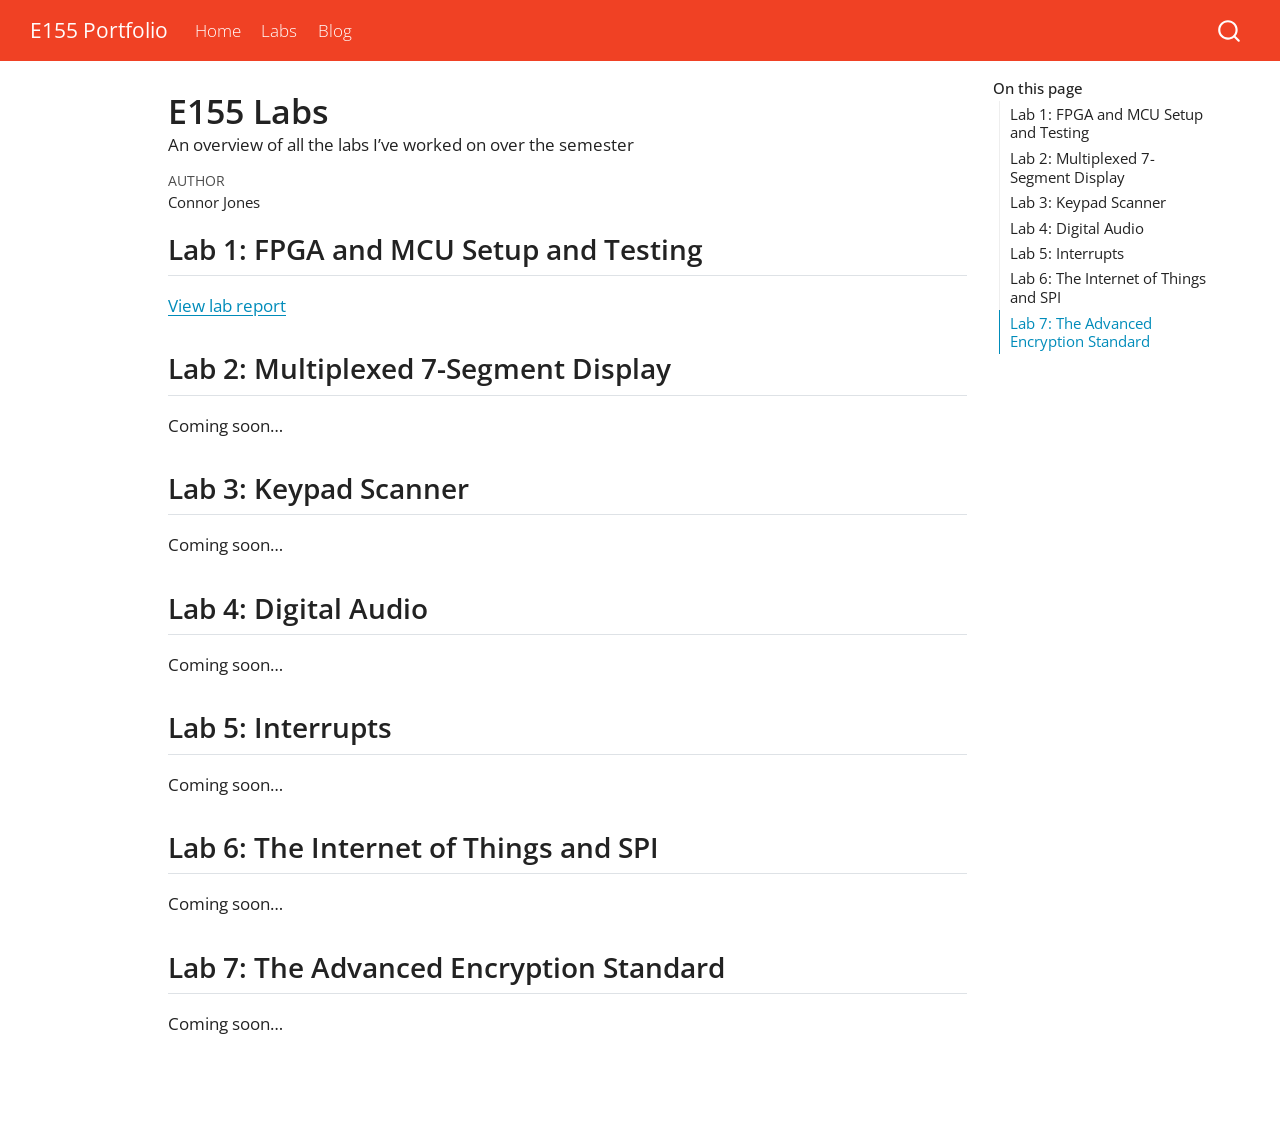
==== labs/index.html @ 6f69f048 "Built site for gh-pages" ====
<!DOCTYPE html>
<html xmlns="http://www.w3.org/1999/xhtml" lang="en" xml:lang="en"><head>

<meta charset="utf-8">
<meta name="generator" content="quarto-1.10.18">

<meta name="viewport" content="width=device-width, initial-scale=1.0, user-scalable=yes">

<meta name="author" content="Connor Jones">
<meta name="description" content="An overview of all the labs I’ve worked on over the semester">

<title>E155 Labs – E155 Portfolio</title>
<style>
/* Default styles provided by pandoc.
** See https://pandoc.org/MANUAL.html#variables-for-html for config info.
*/
span.smallcaps{font-variant: small-caps;}
div.columns{display: flex; gap: 1.5em;}
div.column{flex: auto;}
@media screen {
div.columns{gap: min(4vw, 1.5em);}
div.column{overflow-x: auto;}
}
div.hanging-indent{margin-left: 1.5em; text-indent: -1.5em;}
ul.task-list{list-style: none;}
ul.task-list li input[type="checkbox"] {
  width: 0.8em;
  margin: 0 0.8em 0.2em -1em; /* quarto-specific, see https://github.com/quarto-dev/quarto-cli/issues/4556 */ 
  vertical-align: middle;
}
</style>


<script src="../site_libs/quarto-nav/quarto-nav.js"></script>
<script src="../site_libs/quarto-nav/headroom.min.js"></script>
<script src="../site_libs/clipboard/clipboard.min.js"></script>
<script src="../site_libs/quarto-search/autocomplete.umd.js"></script>
<script src="../site_libs/quarto-search/fuse.min.js"></script>
<script src="../site_libs/quarto-search/quarto-search.js"></script>
<meta name="quarto:offset" content="../">
<script src="../site_libs/quarto-html/quarto.js" type="module"></script>
<script src="../site_libs/quarto-html/tabsets/tabsets.js" type="module"></script>
<script src="../site_libs/quarto-html/popper.min.js"></script>
<script src="../site_libs/quarto-html/tippy.umd.min.js"></script>
<script src="../site_libs/quarto-html/anchor.min.js"></script>
<link href="../site_libs/quarto-html/tippy.css" rel="stylesheet">
<link href="../site_libs/quarto-html/quarto-syntax-highlighting-64a204ab8560d761af7679ceaba22944.css" rel="stylesheet" id="quarto-text-highlighting-styles">
<script src="../site_libs/bootstrap/bootstrap.min.js"></script>
<link href="../site_libs/bootstrap/bootstrap-icons.css" rel="stylesheet">
<link href="../site_libs/bootstrap/bootstrap-2755563d35d8dc0c5ec07910cbce5107.min.css" rel="stylesheet" append-hash="true" id="quarto-bootstrap" data-mode="light">
<script id="quarto-search-options" type="application/json">{
  "location": "navbar",
  "copy-button": false,
  "collapse-after": 3,
  "panel-placement": "end",
  "type": "overlay",
  "limit": 50,
  "keyboard-shortcut": [
    "f",
    "/",
    "s"
  ],
  "show-item-context": false,
  "language": {
    "search-no-results-text": "No results",
    "search-matching-documents-text": "matching documents",
    "search-copy-link-title": "Copy link to search",
    "search-hide-matches-text": "Hide additional matches",
    "search-more-match-text": "more match in this document",
    "search-more-matches-text": "more matches in this document",
    "search-clear-button-title": "Clear",
    "search-text-placeholder": "",
    "search-detached-cancel-button-title": "Cancel",
    "search-submit-button-title": "Submit",
    "search-label": "Search"
  }
}</script>


<link rel="stylesheet" href="../styles.css">
</head>

<body class="nav-fixed quarto-light">

<div id="quarto-search-results"></div>
  <header id="quarto-header" class="headroom fixed-top">
    <nav class="navbar navbar-expand-lg " data-bs-theme="dark">
      <div class="navbar-container container-fluid">
      <div class="navbar-brand-container mx-auto">
    <a class="navbar-brand" href="../index.html">
    <span class="navbar-title">E155 Portfolio</span>
    </a>
  </div>
            <div id="quarto-search" class="" title="Search"></div>
          <button class="navbar-toggler" type="button" data-bs-toggle="collapse" data-bs-target="#navbarCollapse" aria-controls="navbarCollapse" role="menu" aria-expanded="false" aria-label="Toggle navigation" onclick="if (window.quartoToggleHeadroom) { window.quartoToggleHeadroom(); }">
  <span class="navbar-toggler-icon"></span>
</button>
          <div class="collapse navbar-collapse" id="navbarCollapse">
            <ul class="navbar-nav navbar-nav-scroll me-auto">
  <li class="nav-item">
    <a class="nav-link" href="../index.html"> 
<span class="menu-text">Home</span></a>
  </li>  
  <li class="nav-item">
    <a class="nav-link" href="../labs"> 
<span class="menu-text">Labs</span></a>
  </li>  
  <li class="nav-item">
    <a class="nav-link" href="../blog.html"> 
<span class="menu-text">Blog</span></a>
  </li>  
</ul>
          </div> <!-- /navcollapse -->
            <div class="quarto-navbar-tools">
</div>
      </div> <!-- /container-fluid -->
    </nav>
</header>
<!-- content -->
<div id="quarto-content" class="quarto-container page-columns page-rows-contents page-layout-article page-navbar">
<!-- sidebar -->
<!-- margin-sidebar -->
    <div id="quarto-margin-sidebar" class="sidebar margin-sidebar">
        <nav id="TOC" role="doc-toc" class="toc-active">
    <h2 id="toc-title">On this page</h2>
   
  <ul>
  <li><a href="#lab-1-fpga-and-mcu-setup-and-testing" id="toc-lab-1-fpga-and-mcu-setup-and-testing" class="nav-link active" data-scroll-target="#lab-1-fpga-and-mcu-setup-and-testing">Lab 1: FPGA and MCU Setup and Testing</a></li>
  <li><a href="#lab-2-multiplexed-7-segment-display" id="toc-lab-2-multiplexed-7-segment-display" class="nav-link" data-scroll-target="#lab-2-multiplexed-7-segment-display">Lab 2: Multiplexed 7-Segment Display</a></li>
  <li><a href="#lab-3-keypad-scanner" id="toc-lab-3-keypad-scanner" class="nav-link" data-scroll-target="#lab-3-keypad-scanner">Lab 3: Keypad Scanner</a></li>
  <li><a href="#lab-4-digital-audio" id="toc-lab-4-digital-audio" class="nav-link" data-scroll-target="#lab-4-digital-audio">Lab 4: Digital Audio</a></li>
  <li><a href="#lab-5-interrupts" id="toc-lab-5-interrupts" class="nav-link" data-scroll-target="#lab-5-interrupts">Lab 5: Interrupts</a></li>
  <li><a href="#lab-6-the-internet-of-things-and-spi" id="toc-lab-6-the-internet-of-things-and-spi" class="nav-link" data-scroll-target="#lab-6-the-internet-of-things-and-spi">Lab 6: The Internet of Things and SPI</a></li>
  <li><a href="#lab-7-the-advanced-encryption-standard" id="toc-lab-7-the-advanced-encryption-standard" class="nav-link" data-scroll-target="#lab-7-the-advanced-encryption-standard">Lab 7: The Advanced Encryption Standard</a></li>
  </ul>
</nav>
    </div>
<!-- main -->
<main class="content" id="quarto-document-content">

<header id="title-block-header" class="quarto-title-block default">
<div class="quarto-title">
<h1 class="title">E155 Labs</h1>
</div>

<div>
  <div class="description">
    An overview of all the labs I’ve worked on over the semester
  </div>
</div>


<div class="quarto-title-meta">

    <div>
    <div class="quarto-title-meta-heading">Author</div>
    <div class="quarto-title-meta-contents">
             <p>Connor Jones </p>
          </div>
  </div>
    
  
    
  </div>
  


</header>


<section id="lab-1-fpga-and-mcu-setup-and-testing" class="level2">
<h2 class="anchored" data-anchor-id="lab-1-fpga-and-mcu-setup-and-testing">Lab 1: FPGA and MCU Setup and Testing</h2>
<p><a href="./lab-1/">View lab report</a></p>
</section>
<section id="lab-2-multiplexed-7-segment-display" class="level2">
<h2 class="anchored" data-anchor-id="lab-2-multiplexed-7-segment-display">Lab 2: Multiplexed 7-Segment Display</h2>
<p>Coming soon…</p>
</section>
<section id="lab-3-keypad-scanner" class="level2">
<h2 class="anchored" data-anchor-id="lab-3-keypad-scanner">Lab 3: Keypad Scanner</h2>
<p>Coming soon…</p>
</section>
<section id="lab-4-digital-audio" class="level2">
<h2 class="anchored" data-anchor-id="lab-4-digital-audio">Lab 4: Digital Audio</h2>
<p>Coming soon…</p>
</section>
<section id="lab-5-interrupts" class="level2">
<h2 class="anchored" data-anchor-id="lab-5-interrupts">Lab 5: Interrupts</h2>
<p>Coming soon…</p>
</section>
<section id="lab-6-the-internet-of-things-and-spi" class="level2">
<h2 class="anchored" data-anchor-id="lab-6-the-internet-of-things-and-spi">Lab 6: The Internet of Things and SPI</h2>
<p>Coming soon…</p>
</section>
<section id="lab-7-the-advanced-encryption-standard" class="level2">
<h2 class="anchored" data-anchor-id="lab-7-the-advanced-encryption-standard">Lab 7: The Advanced Encryption Standard</h2>
<p>Coming soon…</p>


</section>

</main> <!-- /main -->
<script id="quarto-html-after-body" type="application/javascript">
  window.document.addEventListener("DOMContentLoaded", function (event) {
    const icon = "";
    const anchorJS = new window.AnchorJS();
    anchorJS.options = {
      placement: 'right',
      icon: icon
    };
    anchorJS.add('.anchored');
    const isCodeAnnotation = (el) => {
      for (const clz of el.classList) {
        if (clz.startsWith('code-annotation-')) {                     
          return true;
        }
      }
      return false;
    }
    const onCopySuccess = function(e) {
      // button target
      const button = e.trigger;
      // don't keep focus
      button.blur();
      // flash "checked"
      button.classList.add('code-copy-button-checked');
      var currentTitle = button.getAttribute("title");
      button.setAttribute("title", "Copied!");
      let tooltip;
      if (window.bootstrap) {
        button.setAttribute("data-bs-toggle", "tooltip");
        button.setAttribute("data-bs-placement", "left");
        button.setAttribute("data-bs-title", "Copied!");
        tooltip = new bootstrap.Tooltip(button, 
          { trigger: "manual", 
            customClass: "code-copy-button-tooltip",
            offset: [0, -8]});
        tooltip.show();    
      }
      setTimeout(function() {
        if (tooltip) {
          tooltip.hide();
          button.removeAttribute("data-bs-title");
          button.removeAttribute("data-bs-toggle");
          button.removeAttribute("data-bs-placement");
        }
        button.setAttribute("title", currentTitle);
        button.classList.remove('code-copy-button-checked');
      }, 1000);
      // clear code selection
      e.clearSelection();
    }
    const getTextToCopy = function(trigger) {
      const outerScaffold = trigger.parentElement.cloneNode(true);
      const codeEl = outerScaffold.querySelector('code');
      for (const childEl of codeEl.children) {
        if (isCodeAnnotation(childEl)) {
          childEl.remove();
        }
      }
      return codeEl.innerText;
    }
    const clipboard = new window.ClipboardJS('.code-copy-button:not([data-in-quarto-modal])', {
      text: getTextToCopy
    });
    clipboard.on('success', onCopySuccess);
    if (window.document.getElementById('quarto-embedded-source-code-modal')) {
      const clipboardModal = new window.ClipboardJS('.code-copy-button[data-in-quarto-modal]', {
        text: getTextToCopy,
        container: window.document.getElementById('quarto-embedded-source-code-modal')
      });
      clipboardModal.on('success', onCopySuccess);
    }
      var localhostRegex = new RegExp(/^(?:http|https):\/\/localhost\:?[0-9]*\//);
      var mailtoRegex = new RegExp(/^mailto:/);
        var filterRegex = new RegExp("https:\/\/conjoneshmc\.github\.io\/e155-portfolio\/");
      var isInternal = (href) => {
          return filterRegex.test(href) || localhostRegex.test(href) || mailtoRegex.test(href);
      }
      // Inspect non-navigation links and adorn them if external
     var links = window.document.querySelectorAll('a[href]:not(.nav-link):not(.navbar-brand):not(.toc-action):not(.sidebar-link):not(.sidebar-item-toggle):not(.pagination-link):not(.no-external):not([aria-hidden]):not(.dropdown-item):not(.quarto-navigation-tool):not(.about-link)');
      for (var i=0; i<links.length; i++) {
        const link = links[i];
        if (!isInternal(link.href)) {
          // undo the damage that might have been done by quarto-nav.js in the case of
          // links that we want to consider external
          if (link.dataset.originalHref !== undefined) {
            link.href = link.dataset.originalHref;
          }
        }
      }
    function tippyHover(el, contentFn, onTriggerFn, onUntriggerFn) {
      const config = {
        allowHTML: true,
        maxWidth: 500,
        delay: 100,
        arrow: false,
        appendTo: function(el) {
            return el.parentElement;
        },
        interactive: true,
        interactiveBorder: 10,
        theme: 'quarto',
        placement: 'bottom-start',
      };
      if (contentFn) {
        config.content = contentFn;
      }
      if (onTriggerFn) {
        config.onTrigger = onTriggerFn;
      }
      if (onUntriggerFn) {
        config.onUntrigger = onUntriggerFn;
      }
      window.tippy(el, config); 
    }
    const noterefs = window.document.querySelectorAll('a[role="doc-noteref"]');
    for (var i=0; i<noterefs.length; i++) {
      const ref = noterefs[i];
      tippyHover(ref, function() {
        // use id or data attribute instead here
        let href = ref.getAttribute('data-footnote-href') || ref.getAttribute('href');
        try { href = new URL(href).hash; } catch {}
        const id = href.replace(/^#\/?/, "");
        const note = window.document.getElementById(id);
        if (note) {
          return note.innerHTML;
        } else {
          return "";
        }
      });
    }
    const xrefs = window.document.querySelectorAll('a.quarto-xref');
    const processXRef = (id, note) => {
      // Strip column container classes
      const stripColumnClz = (el) => {
        el.classList.remove("page-full", "page-columns");
        if (el.children) {
          for (const child of el.children) {
            stripColumnClz(child);
          }
        }
      }
      stripColumnClz(note)
      if (id === null || id.startsWith('sec-')) {
        // Special case sections, only their first couple elements
        const container = document.createElement("div");
        if (note.children && note.children.length > 2) {
          container.appendChild(note.children[0].cloneNode(true));
          for (let i = 1; i < note.children.length; i++) {
            const child = note.children[i];
            if (child.tagName === "P" && child.innerText === "") {
              continue;
            } else {
              container.appendChild(child.cloneNode(true));
              break;
            }
          }
          if (window.Quarto?.typesetMath) {
            window.Quarto.typesetMath(container);
          }
          return container.innerHTML
        } else {
          if (window.Quarto?.typesetMath) {
            window.Quarto.typesetMath(note);
          }
          return note.innerHTML;
        }
      } else {
        // Remove any anchor links if they are present
        const anchorLink = note.querySelector('a.anchorjs-link');
        if (anchorLink) {
          anchorLink.remove();
        }
        if (window.Quarto?.typesetMath) {
          window.Quarto.typesetMath(note);
        }
        if (note.classList.contains("callout")) {
          return note.outerHTML;
        } else {
          return note.innerHTML;
        }
      }
    }
    for (var i=0; i<xrefs.length; i++) {
      const xref = xrefs[i];
      tippyHover(xref, undefined, function(instance) {
        instance.disable();
        let url = xref.getAttribute('href');
        let hash = undefined; 
        if (url.startsWith('#')) {
          hash = url;
        } else {
          try { hash = new URL(url).hash; } catch {}
        }
        if (hash) {
          const id = hash.replace(/^#\/?/, "");
          const note = window.document.getElementById(id);
          if (note !== null) {
            try {
              const html = processXRef(id, note.cloneNode(true));
              instance.setContent(html);
            } finally {
              instance.enable();
              instance.show();
            }
          } else {
            // See if we can fetch this
            fetch(url.split('#')[0])
            .then(res => res.text())
            .then(html => {
              const parser = new DOMParser();
              const htmlDoc = parser.parseFromString(html, "text/html");
              const note = htmlDoc.getElementById(id);
              if (note !== null) {
                const html = processXRef(id, note);
                instance.setContent(html);
              } 
            }).finally(() => {
              instance.enable();
              instance.show();
            });
          }
        } else {
          // See if we can fetch a full url (with no hash to target)
          // This is a special case and we should probably do some content thinning / targeting
          fetch(url)
          .then(res => res.text())
          .then(html => {
            const parser = new DOMParser();
            const htmlDoc = parser.parseFromString(html, "text/html");
            const note = htmlDoc.querySelector('main.content');
            if (note !== null) {
              // This should only happen for chapter cross references
              // (since there is no id in the URL)
              // remove the first header
              if (note.children.length > 0 && note.children[0].tagName === "HEADER") {
                note.children[0].remove();
              }
              const html = processXRef(null, note);
              instance.setContent(html);
            } 
          }).finally(() => {
            instance.enable();
            instance.show();
          });
        }
      }, function(instance) {
      });
    }
        let selectedAnnoteEl;
        const selectorForAnnotation = ( cell, annotation) => {
          let cellAttr = 'data-code-cell="' + cell + '"';
          let lineAttr = 'data-code-annotation="' +  annotation + '"';
          const selector = 'span[' + cellAttr + '][' + lineAttr + ']';
          return selector;
        }
        const selectCodeLines = (annoteEl) => {
          const doc = window.document;
          const targetCell = annoteEl.getAttribute("data-target-cell");
          const targetAnnotation = annoteEl.getAttribute("data-target-annotation");
          const annoteSpan = window.document.querySelector(selectorForAnnotation(targetCell, targetAnnotation));
          const lines = annoteSpan.getAttribute("data-code-lines").split(",");
          const lineIds = lines.map((line) => {
            return targetCell + "-" + line;
          })
          let top = null;
          let height = null;
          let parent = null;
          if (lineIds.length > 0) {
              //compute the position of the single el (top and bottom and make a div)
              const el = window.document.getElementById(lineIds[0]);
              top = el.offsetTop;
              height = el.offsetHeight;
              parent = el.parentElement.parentElement;
            if (lineIds.length > 1) {
              const lastEl = window.document.getElementById(lineIds[lineIds.length - 1]);
              const bottom = lastEl.offsetTop + lastEl.offsetHeight;
              height = bottom - top;
            }
            if (top !== null && height !== null && parent !== null) {
              // cook up a div (if necessary) and position it 
              let div = window.document.getElementById("code-annotation-line-highlight");
              if (div === null) {
                div = window.document.createElement("div");
                div.setAttribute("id", "code-annotation-line-highlight");
                div.style.position = 'absolute';
                parent.appendChild(div);
              }
              div.style.top = top - 2 + "px";
              div.style.height = height + 4 + "px";
              div.style.left = 0;
              let gutterDiv = window.document.getElementById("code-annotation-line-highlight-gutter");
              if (gutterDiv === null) {
                gutterDiv = window.document.createElement("div");
                gutterDiv.setAttribute("id", "code-annotation-line-highlight-gutter");
                gutterDiv.style.position = 'absolute';
                const codeCell = window.document.getElementById(targetCell);
                const gutter = codeCell.querySelector('.code-annotation-gutter');
                gutter.appendChild(gutterDiv);
              }
              gutterDiv.style.top = top - 2 + "px";
              gutterDiv.style.height = height + 4 + "px";
            }
            selectedAnnoteEl = annoteEl;
          }
        };
        const unselectCodeLines = () => {
          const elementsIds = ["code-annotation-line-highlight", "code-annotation-line-highlight-gutter"];
          elementsIds.forEach((elId) => {
            const div = window.document.getElementById(elId);
            if (div) {
              div.remove();
            }
          });
          selectedAnnoteEl = undefined;
        };
          // Handle positioning of the toggle
      window.addEventListener(
        "resize",
        throttle(() => {
          elRect = undefined;
          if (selectedAnnoteEl) {
            selectCodeLines(selectedAnnoteEl);
          }
        }, 10)
      );
      function throttle(fn, ms) {
      let throttle = false;
      let timer;
        return (...args) => {
          if(!throttle) { // first call gets through
              fn.apply(this, args);
              throttle = true;
          } else { // all the others get throttled
              if(timer) clearTimeout(timer); // cancel #2
              timer = setTimeout(() => {
                fn.apply(this, args);
                timer = throttle = false;
              }, ms);
          }
        };
      }
        // Attach click handler to the DT
        const annoteDls = window.document.querySelectorAll('dt[data-target-cell]');
        for (const annoteDlNode of annoteDls) {
          annoteDlNode.addEventListener('click', (event) => {
            const clickedEl = event.target;
            if (clickedEl !== selectedAnnoteEl) {
              unselectCodeLines();
              const activeEl = window.document.querySelector('dt[data-target-cell].code-annotation-active');
              if (activeEl) {
                activeEl.classList.remove('code-annotation-active');
              }
              selectCodeLines(clickedEl);
              clickedEl.classList.add('code-annotation-active');
            } else {
              // Unselect the line
              unselectCodeLines();
              clickedEl.classList.remove('code-annotation-active');
            }
          });
        }
    const findCites = (el) => {
      const parentEl = el.parentElement;
      if (parentEl) {
        const cites = parentEl.dataset.cites;
        if (cites) {
          return {
            el,
            cites: cites.split(' ')
          };
        } else {
          return findCites(el.parentElement)
        }
      } else {
        return undefined;
      }
    };
    var bibliorefs = window.document.querySelectorAll('a[role="doc-biblioref"]');
    for (var i=0; i<bibliorefs.length; i++) {
      const ref = bibliorefs[i];
      const citeInfo = findCites(ref);
      if (citeInfo) {
        tippyHover(citeInfo.el, function() {
          var popup = window.document.createElement('div');
          citeInfo.cites.forEach(function(cite) {
            var citeDiv = window.document.createElement('div');
            citeDiv.classList.add('hanging-indent');
            citeDiv.classList.add('csl-entry');
            var biblioDiv = window.document.getElementById('ref-' + cite);
            if (biblioDiv) {
              citeDiv.innerHTML = biblioDiv.innerHTML;
            }
            popup.appendChild(citeDiv);
          });
          return popup.innerHTML;
        });
      }
    }
  });
  </script>
</div> <!-- /content -->




</body></html>
---- site_libs/quarto-html/tippy.css ----
.tippy-box[data-animation=fade][data-state=hidden]{opacity:0}[data-tippy-root]{max-width:calc(100vw - 10px)}.tippy-box{position:relative;background-color:#333;color:#fff;border-radius:4px;font-size:14px;line-height:1.4;white-space:normal;outline:0;transition-property:transform,visibility,opacity}.tippy-box[data-placement^=top]>.tippy-arrow{bottom:0}.tippy-box[data-placement^=top]>.tippy-arrow:before{bottom:-7px;left:0;border-width:8px 8px 0;border-top-color:initial;transform-origin:center top}.tippy-box[data-placement^=bottom]>.tippy-arrow{top:0}.tippy-box[data-placement^=bottom]>.tippy-arrow:before{top:-7px;left:0;border-width:0 8px 8px;border-bottom-color:initial;transform-origin:center bottom}.tippy-box[data-placement^=left]>.tippy-arrow{right:0}.tippy-box[data-placement^=left]>.tippy-arrow:before{border-width:8px 0 8px 8px;border-left-color:initial;right:-7px;transform-origin:center left}.tippy-box[data-placement^=right]>.tippy-arrow{left:0}.tippy-box[data-placement^=right]>.tippy-arrow:before{left:-7px;border-width:8px 8px 8px 0;border-right-color:initial;transform-origin:center right}.tippy-box[data-inertia][data-state=visible]{transition-timing-function:cubic-bezier(.54,1.5,.38,1.11)}.tippy-arrow{width:16px;height:16px;color:#333}.tippy-arrow:before{content:"";position:absolute;border-color:transparent;border-style:solid}.tippy-content{position:relative;padding:5px 9px;z-index:1}
---- site_libs/quarto-html/quarto-syntax-highlighting-64a204ab8560d761af7679ceaba22944.css ----
/* quarto syntax highlight colors */
:root {
  --quarto-hl-ot-color: #003B4F;
  --quarto-hl-at-color: #657422;
  --quarto-hl-ss-color: #20794D;
  --quarto-hl-an-color: #5E5E5E;
  --quarto-hl-fu-color: #4758AB;
  --quarto-hl-st-color: #20794D;
  --quarto-hl-cf-color: #003B4F;
  --quarto-hl-op-color: #5E5E5E;
  --quarto-hl-er-color: #AD0000;
  --quarto-hl-bn-color: #AD0000;
  --quarto-hl-al-color: #AD0000;
  --quarto-hl-va-color: #111111;
  --quarto-hl-bu-color: inherit;
  --quarto-hl-ex-color: inherit;
  --quarto-hl-pp-color: #AD0000;
  --quarto-hl-in-color: #5E5E5E;
  --quarto-hl-vs-color: #20794D;
  --quarto-hl-wa-color: #5E5E5E;
  --quarto-hl-do-color: #5E5E5E;
  --quarto-hl-im-color: #00769E;
  --quarto-hl-ch-color: #20794D;
  --quarto-hl-dt-color: #AD0000;
  --quarto-hl-fl-color: #AD0000;
  --quarto-hl-co-color: #5E5E5E;
  --quarto-hl-cv-color: #5E5E5E;
  --quarto-hl-cn-color: #8f5902;
  --quarto-hl-sc-color: #5E5E5E;
  --quarto-hl-dv-color: #AD0000;
  --quarto-hl-kw-color: #003B4F;
}

/* other quarto variables */
:root {
  --quarto-font-monospace: SFMono-Regular, Menlo, Monaco, Consolas, "Liberation Mono", "Courier New", monospace;
}

/* syntax highlight based on Pandoc's rules */
pre > code.sourceCode > span {
  color: #003B4F;
}

code.sourceCode > span {
  color: #003B4F;
}

div.sourceCode,
div.sourceCode pre.sourceCode {
  color: #003B4F;
}

/* Normal */
code span {
  color: #003B4F;
}

/* Alert */
code span.al {
  color: #AD0000;
  font-style: inherit;
}

/* Annotation */
code span.an {
  color: #5E5E5E;
  font-style: inherit;
}

/* Attribute */
code span.at {
  color: #657422;
  font-style: inherit;
}

/* BaseN */
code span.bn {
  color: #AD0000;
  font-style: inherit;
}

/* BuiltIn */
code span.bu {
  font-style: inherit;
}

/* ControlFlow */
code span.cf {
  color: #003B4F;
  font-weight: bold;
  font-style: inherit;
}

/* Char */
code span.ch {
  color: #20794D;
  font-style: inherit;
}

/* Constant */
code span.cn {
  color: #8f5902;
  font-style: inherit;
}

/* Comment */
code span.co {
  color: #5E5E5E;
  font-style: inherit;
}

/* CommentVar */
code span.cv {
  color: #5E5E5E;
  font-style: italic;
}

/* Documentation */
code span.do {
  color: #5E5E5E;
  font-style: italic;
}

/* DataType */
code span.dt {
  color: #AD0000;
  font-style: inherit;
}

/* DecVal */
code span.dv {
  color: #AD0000;
  font-style: inherit;
}

/* Error */
code span.er {
  color: #AD0000;
  font-style: inherit;
}

/* Extension */
code span.ex {
  font-style: inherit;
}

/* Float */
code span.fl {
  color: #AD0000;
  font-style: inherit;
}

/* Function */
code span.fu {
  color: #4758AB;
  font-style: inherit;
}

/* Import */
code span.im {
  color: #00769E;
  font-style: inherit;
}

/* Information */
code span.in {
  color: #5E5E5E;
  font-style: inherit;
}

/* Keyword */
code span.kw {
  color: #003B4F;
  font-weight: bold;
  font-style: inherit;
}

/* Operator */
code span.op {
  color: #5E5E5E;
  font-style: inherit;
}

/* Other */
code span.ot {
  color: #003B4F;
  font-style: inherit;
}

/* Preprocessor */
code span.pp {
  color: #AD0000;
  font-style: inherit;
}

/* SpecialChar */
code span.sc {
  color: #5E5E5E;
  font-style: inherit;
}

/* SpecialString */
code span.ss {
  color: #20794D;
  font-style: inherit;
}

/* String */
code span.st {
  color: #20794D;
  font-style: inherit;
}

/* Variable */
code span.va {
  color: #111111;
  font-style: inherit;
}

/* VerbatimString */
code span.vs {
  color: #20794D;
  font-style: inherit;
}

/* Warning */
code span.wa {
  color: #5E5E5E;
  font-style: italic;
}

.prevent-inlining {
  content: "</";
}

/*# sourceMappingURL=9d8d5bb603a83b8298b89080a598c93b.css.map */
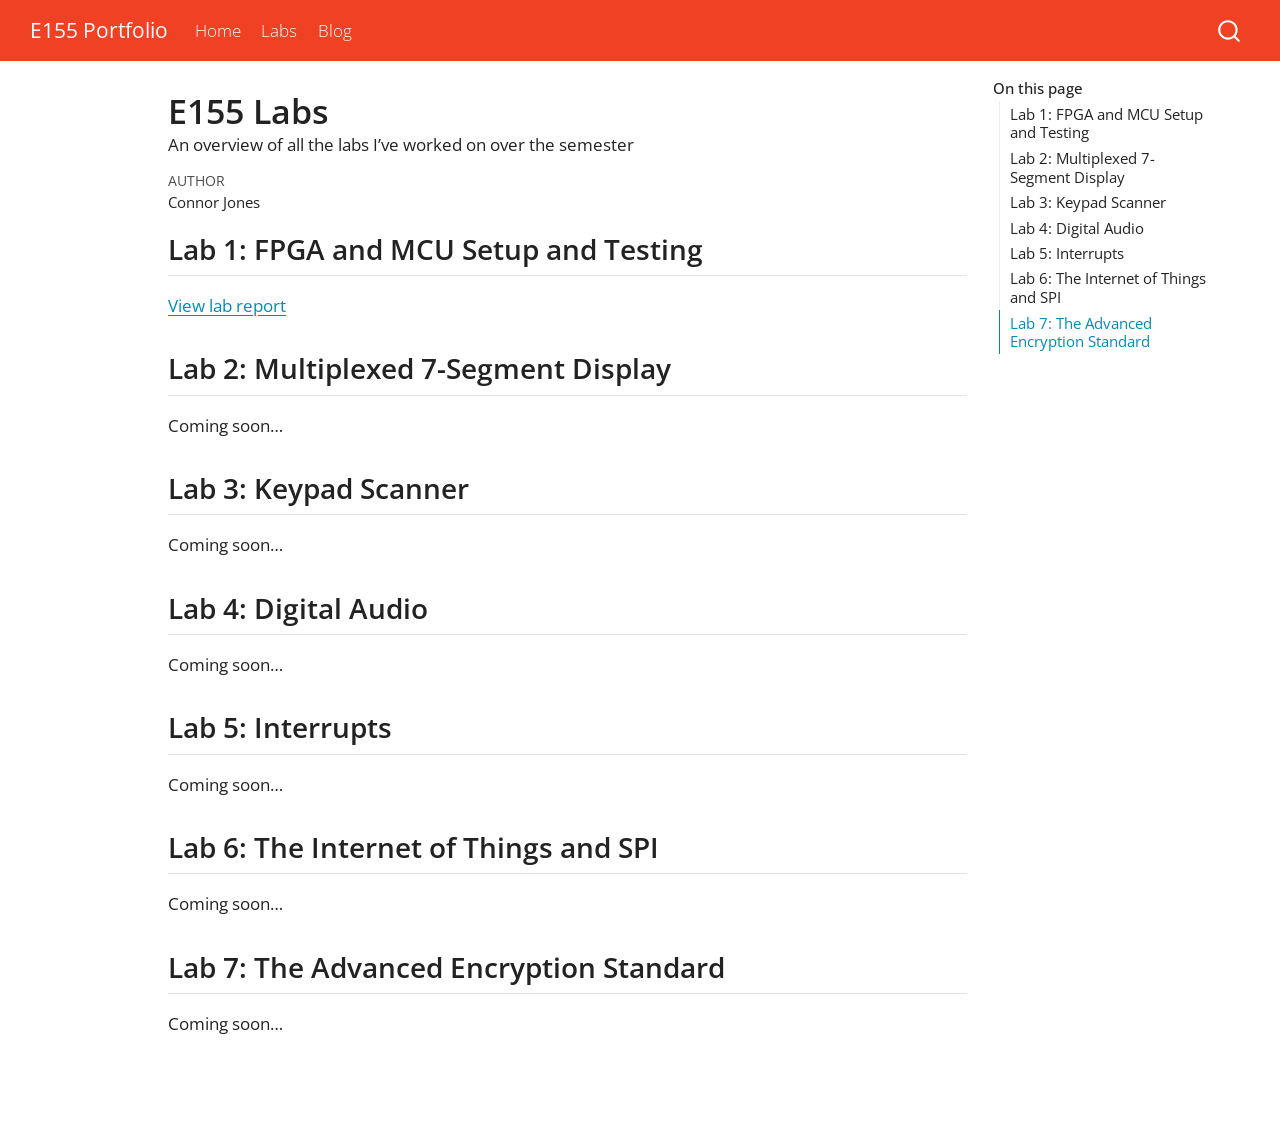
==== commit 751ce988: "Built site for gh-pages" ====
--- a/labs/index.html
+++ b/labs/index.html
@@ -102,7 +102,7 @@
 <span class="menu-text">Home</span></a>
   </li>  
   <li class="nav-item">
-    <a class="nav-link" href="../labs"> 
+    <a class="nav-link active" href="../labs/index.html" aria-current="page"> 
 <span class="menu-text">Labs</span></a>
   </li>  
   <li class="nav-item">
@@ -170,7 +170,7 @@
 
 <section id="lab-1-fpga-and-mcu-setup-and-testing" class="level2">
 <h2 class="anchored" data-anchor-id="lab-1-fpga-and-mcu-setup-and-testing">Lab 1: FPGA and MCU Setup and Testing</h2>
-<p><a href="./lab-1/">View lab report</a></p>
+<p><a href="../labs/lab-1/index.html">View lab report</a></p>
 </section>
 <section id="lab-2-multiplexed-7-segment-display" class="level2">
 <h2 class="anchored" data-anchor-id="lab-2-multiplexed-7-segment-display">Lab 2: Multiplexed 7-Segment Display</h2>
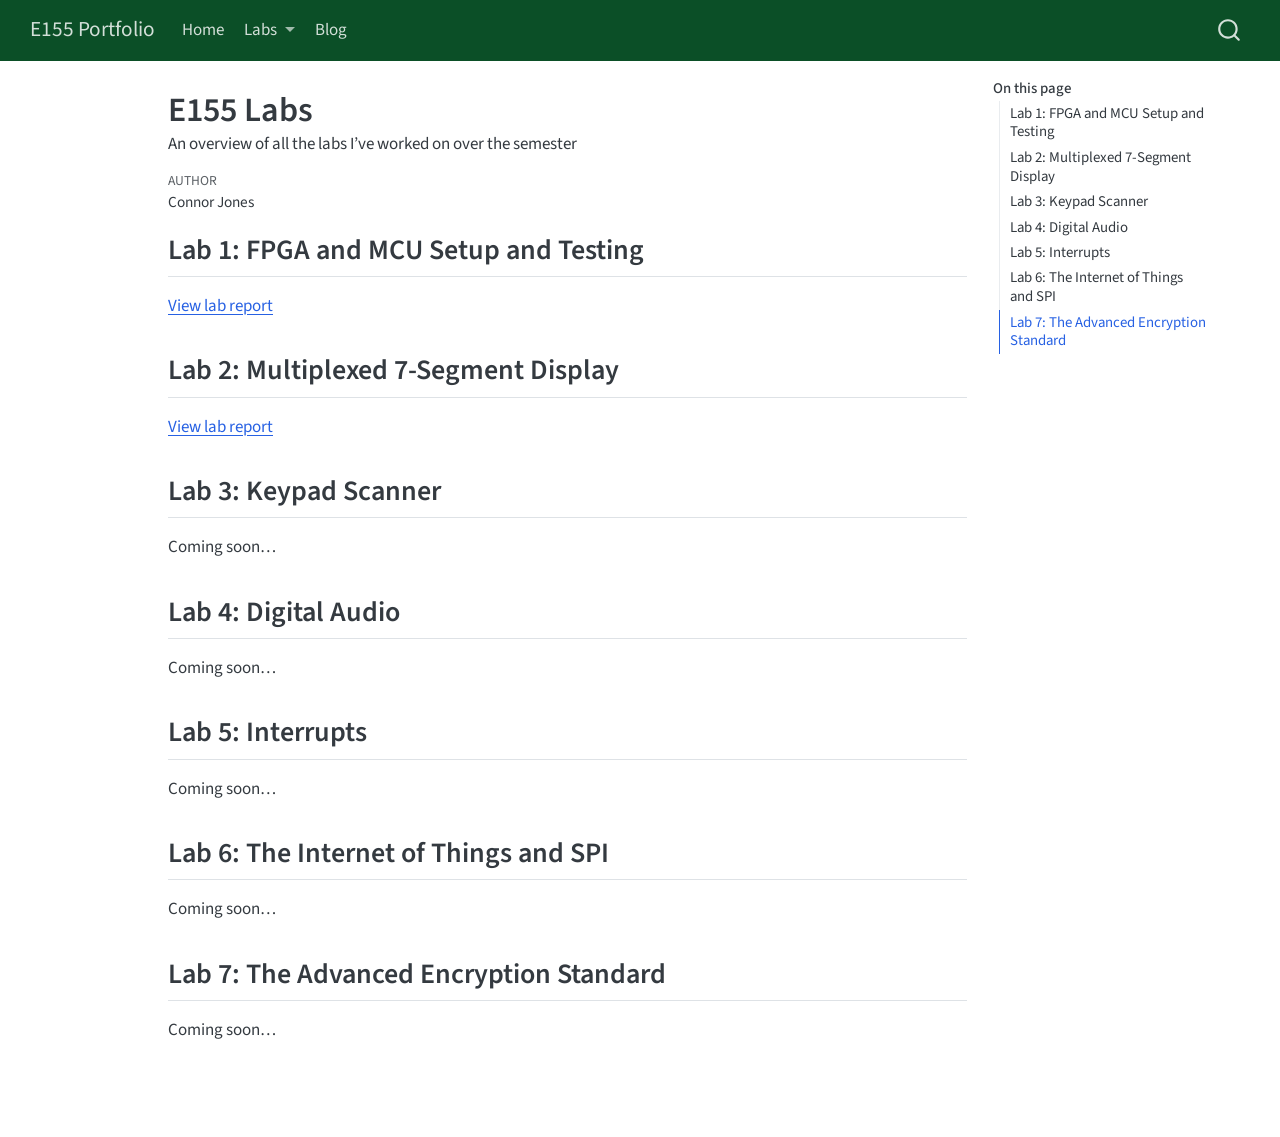
==== commit 1a56a31f: "Built site for gh-pages" ====
--- a/labs/index.html
+++ b/labs/index.html
@@ -44,10 +44,10 @@
 <script src="../site_libs/quarto-html/tippy.umd.min.js"></script>
 <script src="../site_libs/quarto-html/anchor.min.js"></script>
 <link href="../site_libs/quarto-html/tippy.css" rel="stylesheet">
-<link href="../site_libs/quarto-html/quarto-syntax-highlighting-64a204ab8560d761af7679ceaba22944.css" rel="stylesheet" id="quarto-text-highlighting-styles">
+<link href="../site_libs/quarto-html/quarto-syntax-highlighting-cec5fe2bcc5b78801866de12c7617f02.css" rel="stylesheet" id="quarto-text-highlighting-styles">
 <script src="../site_libs/bootstrap/bootstrap.min.js"></script>
 <link href="../site_libs/bootstrap/bootstrap-icons.css" rel="stylesheet">
-<link href="../site_libs/bootstrap/bootstrap-2755563d35d8dc0c5ec07910cbce5107.min.css" rel="stylesheet" append-hash="true" id="quarto-bootstrap" data-mode="light">
+<link href="../site_libs/bootstrap/bootstrap-87bffa701a79ed8ec71ae3e9b147f3fa.min.css" rel="stylesheet" append-hash="true" id="quarto-bootstrap" data-mode="light">
 <script id="quarto-search-options" type="application/json">{
   "location": "navbar",
   "copy-button": false,
@@ -77,7 +77,6 @@
 }</script>
 
 
-<link rel="stylesheet" href="../styles.css">
 </head>
 
 <body class="nav-fixed quarto-light">
@@ -101,10 +100,25 @@
     <a class="nav-link" href="../index.html"> 
 <span class="menu-text">Home</span></a>
   </li>  
-  <li class="nav-item">
-    <a class="nav-link active" href="../labs/index.html" aria-current="page"> 
-<span class="menu-text">Labs</span></a>
+  <li class="nav-item dropdown ">
+    <a class="nav-link dropdown-toggle" href="#" id="nav-menu-labs" role="link" data-bs-toggle="dropdown" aria-expanded="false">
+ <span class="menu-text">Labs</span>
+    </a>
+    <ul class="dropdown-menu" aria-labelledby="nav-menu-labs">    
+        <li>
+    <a class="dropdown-item" href="../labs/index.html">
+ <span class="dropdown-text">Overview</span></a>
   </li>  
+        <li>
+    <a class="dropdown-item" href="../labs/lab-1/index.html">
+ <span class="dropdown-text">Lab 1</span></a>
+  </li>  
+        <li>
+    <a class="dropdown-item" href="../labs/lab-2/index.html">
+ <span class="dropdown-text">Lab 2</span></a>
+  </li>  
+    </ul>
+  </li>
   <li class="nav-item">
     <a class="nav-link" href="../blog.html"> 
 <span class="menu-text">Blog</span></a>
@@ -174,7 +188,7 @@
 </section>
 <section id="lab-2-multiplexed-7-segment-display" class="level2">
 <h2 class="anchored" data-anchor-id="lab-2-multiplexed-7-segment-display">Lab 2: Multiplexed 7-Segment Display</h2>
-<p>Coming soon…</p>
+<p><a href="../labs/lab-2/index.html">View lab report</a></p>
 </section>
 <section id="lab-3-keypad-scanner" class="level2">
 <h2 class="anchored" data-anchor-id="lab-3-keypad-scanner">Lab 3: Keypad Scanner</h2>
--- a/site_libs/quarto-html/quarto-syntax-highlighting-cec5fe2bcc5b78801866de12c7617f02.css
+++ b/site_libs/quarto-html/quarto-syntax-highlighting-cec5fe2bcc5b78801866de12c7617f02.css
@@ -0,0 +1,236 @@
+/* quarto syntax highlight colors */
+:root {
+  --quarto-hl-ot-color: #003B4F;
+  --quarto-hl-at-color: #657422;
+  --quarto-hl-ss-color: #20794D;
+  --quarto-hl-an-color: #5E5E5E;
+  --quarto-hl-fu-color: #4758AB;
+  --quarto-hl-st-color: #20794D;
+  --quarto-hl-cf-color: #003B4F;
+  --quarto-hl-op-color: #5E5E5E;
+  --quarto-hl-er-color: #AD0000;
+  --quarto-hl-bn-color: #AD0000;
+  --quarto-hl-al-color: #AD0000;
+  --quarto-hl-va-color: #111111;
+  --quarto-hl-bu-color: inherit;
+  --quarto-hl-ex-color: inherit;
+  --quarto-hl-pp-color: #AD0000;
+  --quarto-hl-in-color: #5E5E5E;
+  --quarto-hl-vs-color: #20794D;
+  --quarto-hl-wa-color: #5E5E5E;
+  --quarto-hl-do-color: #5E5E5E;
+  --quarto-hl-im-color: #00769E;
+  --quarto-hl-ch-color: #20794D;
+  --quarto-hl-dt-color: #AD0000;
+  --quarto-hl-fl-color: #AD0000;
+  --quarto-hl-co-color: #5E5E5E;
+  --quarto-hl-cv-color: #5E5E5E;
+  --quarto-hl-cn-color: #8f5902;
+  --quarto-hl-sc-color: #5E5E5E;
+  --quarto-hl-dv-color: #AD0000;
+  --quarto-hl-kw-color: #003B4F;
+}
+
+/* other quarto variables */
+:root {
+  --quarto-font-monospace: "Google Sans Code", monospace;
+}
+
+/* syntax highlight based on Pandoc's rules */
+pre > code.sourceCode > span {
+  color: #003B4F;
+}
+
+code.sourceCode > span {
+  color: #003B4F;
+}
+
+div.sourceCode,
+div.sourceCode pre.sourceCode {
+  color: #003B4F;
+}
+
+/* Normal */
+code span {
+  color: #003B4F;
+}
+
+/* Alert */
+code span.al {
+  color: #AD0000;
+  font-style: inherit;
+}
+
+/* Annotation */
+code span.an {
+  color: #5E5E5E;
+  font-style: inherit;
+}
+
+/* Attribute */
+code span.at {
+  color: #657422;
+  font-style: inherit;
+}
+
+/* BaseN */
+code span.bn {
+  color: #AD0000;
+  font-style: inherit;
+}
+
+/* BuiltIn */
+code span.bu {
+  font-style: inherit;
+}
+
+/* ControlFlow */
+code span.cf {
+  color: #003B4F;
+  font-weight: bold;
+  font-style: inherit;
+}
+
+/* Char */
+code span.ch {
+  color: #20794D;
+  font-style: inherit;
+}
+
+/* Constant */
+code span.cn {
+  color: #8f5902;
+  font-style: inherit;
+}
+
+/* Comment */
+code span.co {
+  color: #5E5E5E;
+  font-style: inherit;
+}
+
+/* CommentVar */
+code span.cv {
+  color: #5E5E5E;
+  font-style: italic;
+}
+
+/* Documentation */
+code span.do {
+  color: #5E5E5E;
+  font-style: italic;
+}
+
+/* DataType */
+code span.dt {
+  color: #AD0000;
+  font-style: inherit;
+}
+
+/* DecVal */
+code span.dv {
+  color: #AD0000;
+  font-style: inherit;
+}
+
+/* Error */
+code span.er {
+  color: #AD0000;
+  font-style: inherit;
+}
+
+/* Extension */
+code span.ex {
+  font-style: inherit;
+}
+
+/* Float */
+code span.fl {
+  color: #AD0000;
+  font-style: inherit;
+}
+
+/* Function */
+code span.fu {
+  color: #4758AB;
+  font-style: inherit;
+}
+
+/* Import */
+code span.im {
+  color: #00769E;
+  font-style: inherit;
+}
+
+/* Information */
+code span.in {
+  color: #5E5E5E;
+  font-style: inherit;
+}
+
+/* Keyword */
+code span.kw {
+  color: #003B4F;
+  font-weight: bold;
+  font-style: inherit;
+}
+
+/* Operator */
+code span.op {
+  color: #5E5E5E;
+  font-style: inherit;
+}
+
+/* Other */
+code span.ot {
+  color: #003B4F;
+  font-style: inherit;
+}
+
+/* Preprocessor */
+code span.pp {
+  color: #AD0000;
+  font-style: inherit;
+}
+
+/* SpecialChar */
+code span.sc {
+  color: #5E5E5E;
+  font-style: inherit;
+}
+
+/* SpecialString */
+code span.ss {
+  color: #20794D;
+  font-style: inherit;
+}
+
+/* String */
+code span.st {
+  color: #20794D;
+  font-style: inherit;
+}
+
+/* Variable */
+code span.va {
+  color: #111111;
+  font-style: inherit;
+}
+
+/* VerbatimString */
+code span.vs {
+  color: #20794D;
+  font-style: inherit;
+}
+
+/* Warning */
+code span.wa {
+  color: #5E5E5E;
+  font-style: italic;
+}
+
+.prevent-inlining {
+  content: "</";
+}
+
+/*# sourceMappingURL=7bce136fbe6566553857761546c88fbd.css.map */
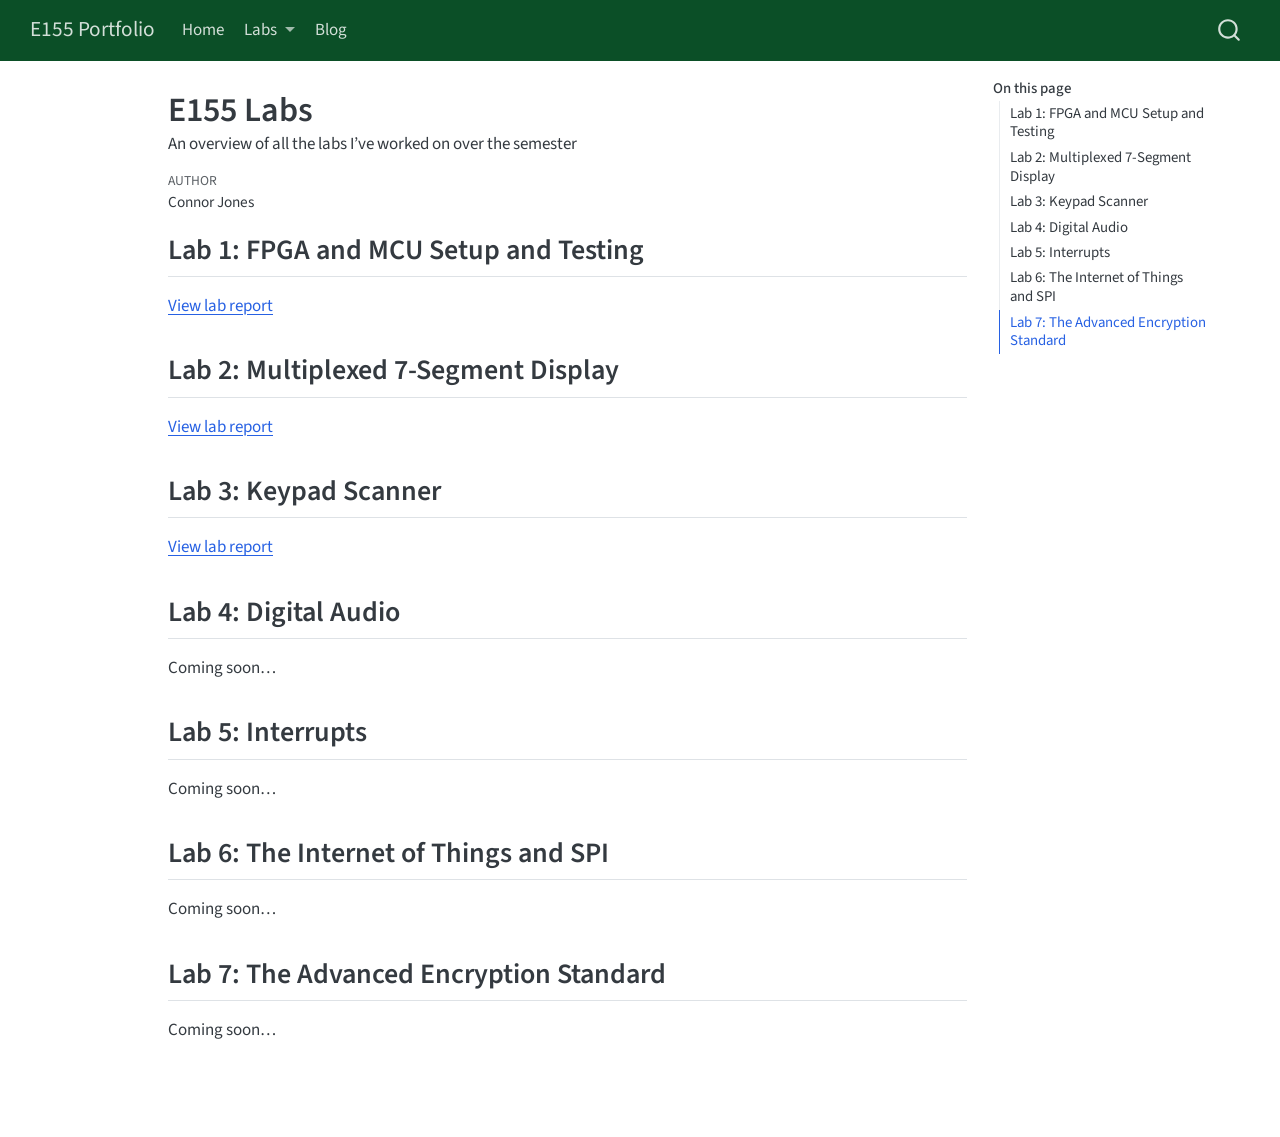
==== commit 1c3d6a3d: "Built site for gh-pages" ====
--- a/labs/index.html
+++ b/labs/index.html
@@ -117,6 +117,10 @@
     <a class="dropdown-item" href="../labs/lab-2/index.html">
  <span class="dropdown-text">Lab 2</span></a>
   </li>  
+        <li>
+    <a class="dropdown-item" href="../labs/lab-3/index.html">
+ <span class="dropdown-text">Lab 3</span></a>
+  </li>  
     </ul>
   </li>
   <li class="nav-item">
@@ -192,7 +196,7 @@
 </section>
 <section id="lab-3-keypad-scanner" class="level2">
 <h2 class="anchored" data-anchor-id="lab-3-keypad-scanner">Lab 3: Keypad Scanner</h2>
-<p>Coming soon…</p>
+<p><a href="../labs/lab-3/index.html">View lab report</a></p>
 </section>
 <section id="lab-4-digital-audio" class="level2">
 <h2 class="anchored" data-anchor-id="lab-4-digital-audio">Lab 4: Digital Audio</h2>
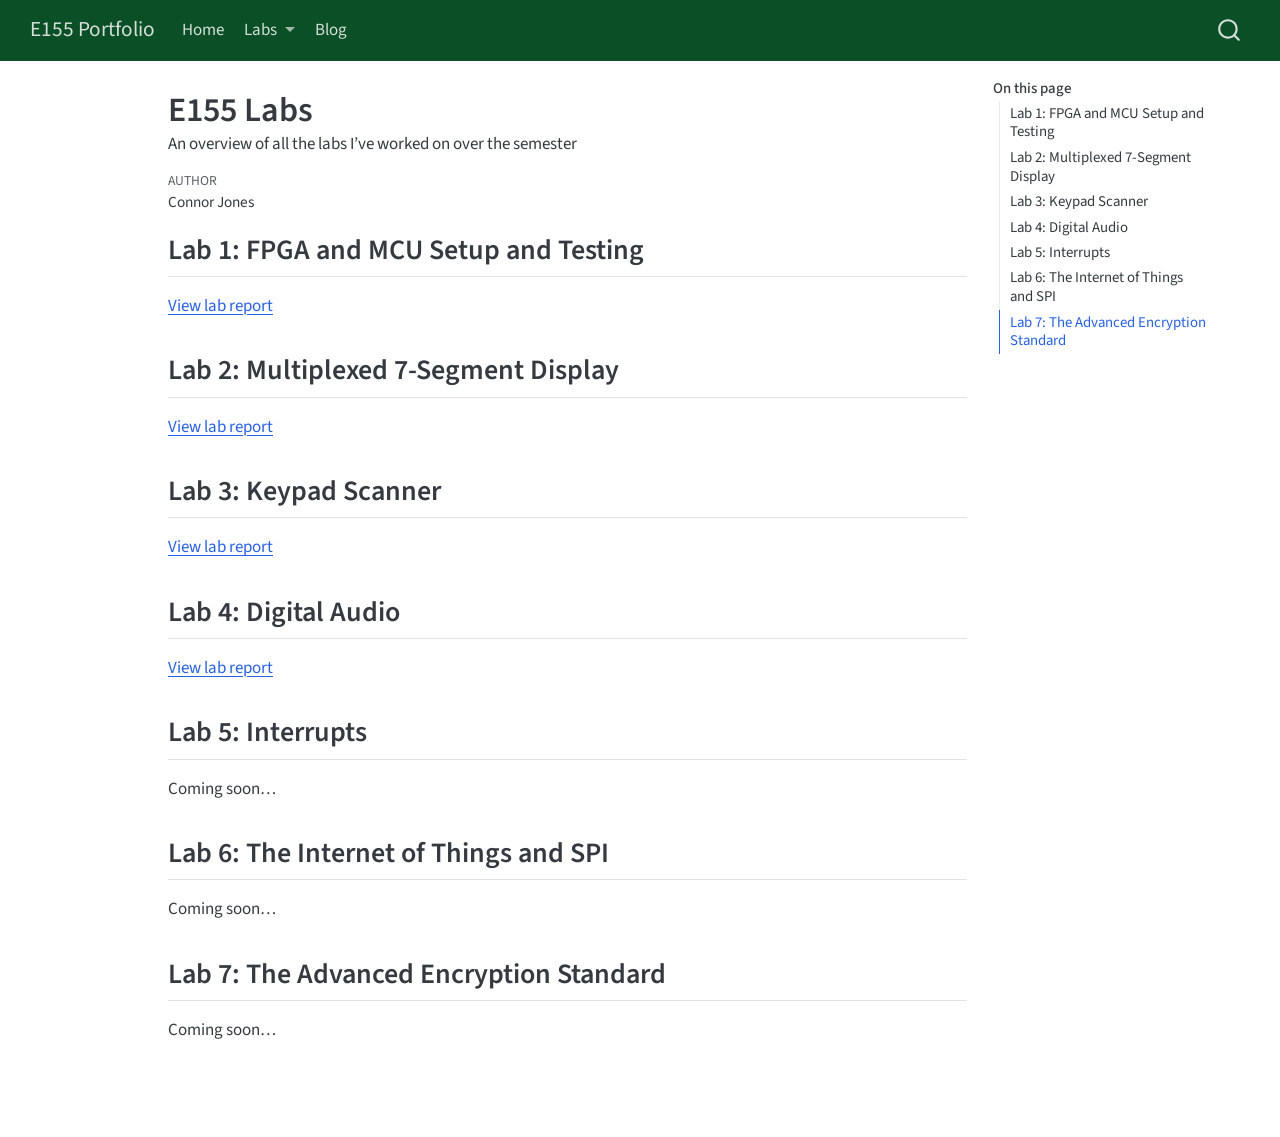
==== commit bf22ab5c: "Built site for gh-pages" ====
--- a/labs/index.html
+++ b/labs/index.html
@@ -121,6 +121,10 @@
     <a class="dropdown-item" href="../labs/lab-3/index.html">
  <span class="dropdown-text">Lab 3</span></a>
   </li>  
+        <li>
+    <a class="dropdown-item" href="../labs/lab-4/index.html">
+ <span class="dropdown-text">Lab 4</span></a>
+  </li>  
     </ul>
   </li>
   <li class="nav-item">
@@ -200,7 +204,7 @@
 </section>
 <section id="lab-4-digital-audio" class="level2">
 <h2 class="anchored" data-anchor-id="lab-4-digital-audio">Lab 4: Digital Audio</h2>
-<p>Coming soon…</p>
+<p><a href="../labs/lab-4/index.html">View lab report</a></p>
 </section>
 <section id="lab-5-interrupts" class="level2">
 <h2 class="anchored" data-anchor-id="lab-5-interrupts">Lab 5: Interrupts</h2>
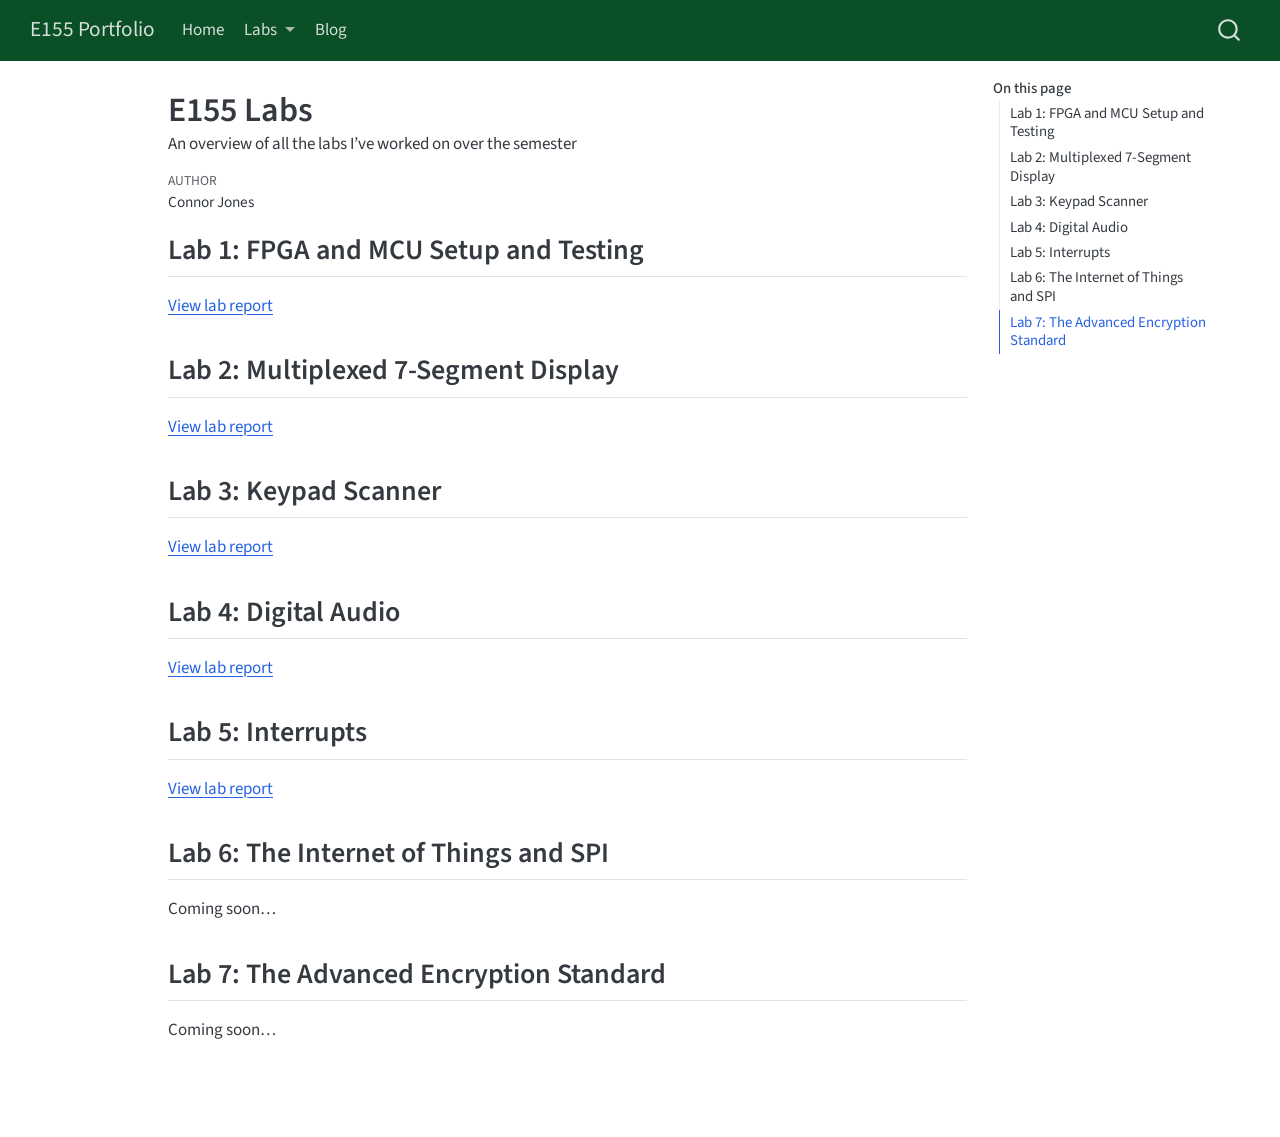
==== commit f8fb9f57: "Built site for gh-pages" ====
--- a/labs/index.html
+++ b/labs/index.html
@@ -125,6 +125,10 @@
     <a class="dropdown-item" href="../labs/lab-4/index.html">
  <span class="dropdown-text">Lab 4</span></a>
   </li>  
+        <li>
+    <a class="dropdown-item" href="../labs/lab-5/index.html">
+ <span class="dropdown-text">Lab 5</span></a>
+  </li>  
     </ul>
   </li>
   <li class="nav-item">
@@ -208,7 +212,7 @@
 </section>
 <section id="lab-5-interrupts" class="level2">
 <h2 class="anchored" data-anchor-id="lab-5-interrupts">Lab 5: Interrupts</h2>
-<p>Coming soon…</p>
+<p><a href="../labs/lab-5/index.html">View lab report</a></p>
 </section>
 <section id="lab-6-the-internet-of-things-and-spi" class="level2">
 <h2 class="anchored" data-anchor-id="lab-6-the-internet-of-things-and-spi">Lab 6: The Internet of Things and SPI</h2>
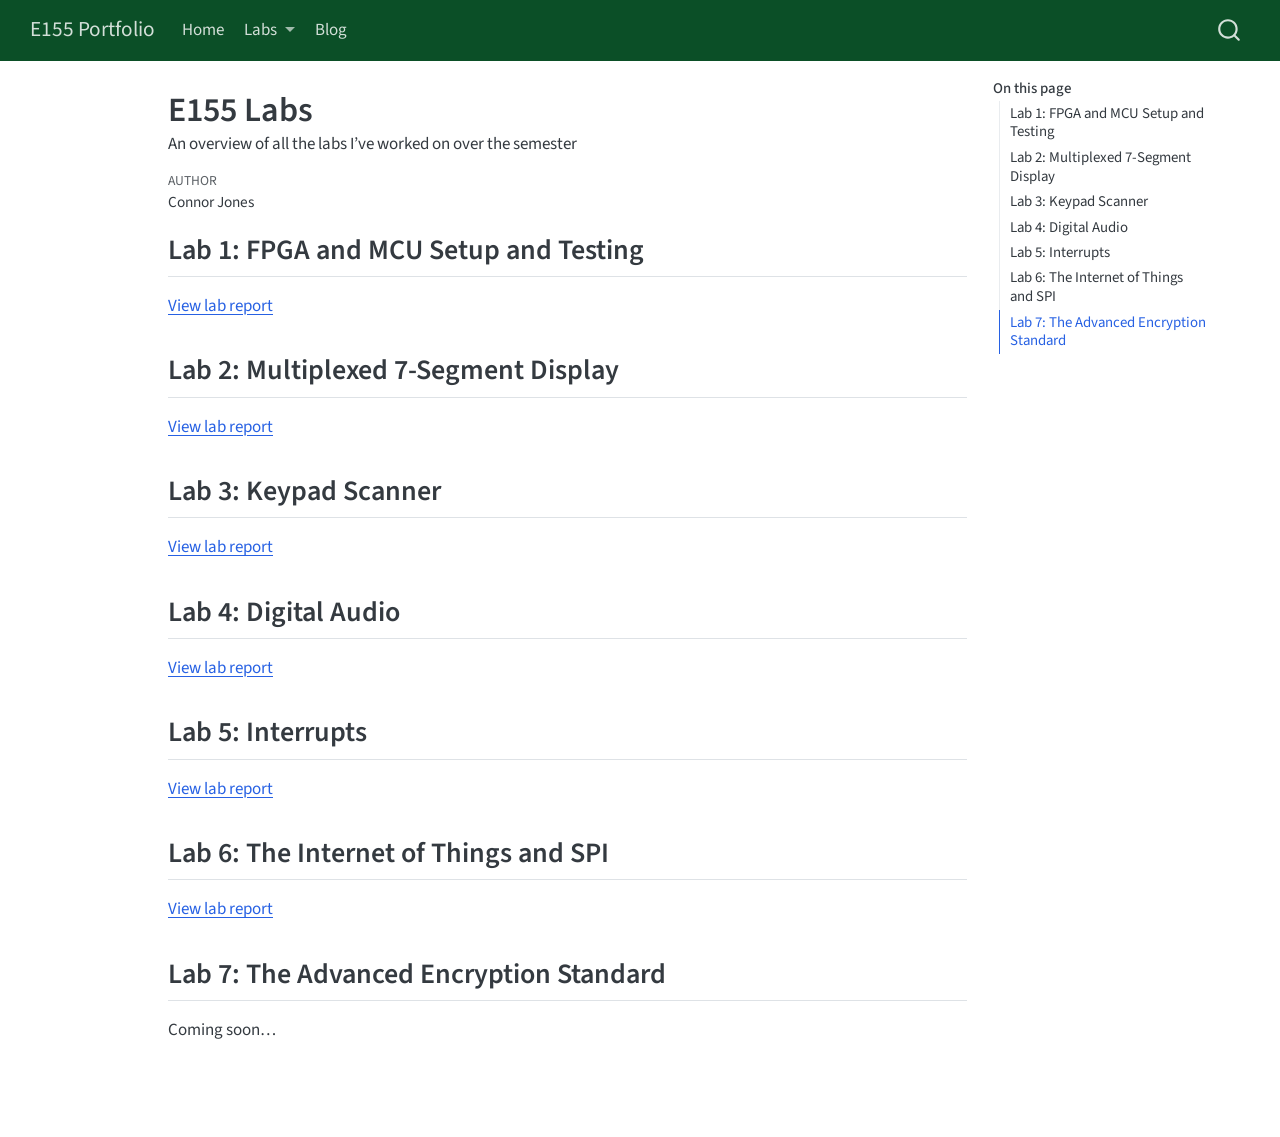
==== commit 01149424: "Built site for gh-pages" ====
--- a/labs/index.html
+++ b/labs/index.html
@@ -129,6 +129,10 @@
     <a class="dropdown-item" href="../labs/lab-5/index.html">
  <span class="dropdown-text">Lab 5</span></a>
   </li>  
+        <li>
+    <a class="dropdown-item" href="../labs/lab-6/index.html">
+ <span class="dropdown-text">Lab 6</span></a>
+  </li>  
     </ul>
   </li>
   <li class="nav-item">
@@ -216,7 +220,7 @@
 </section>
 <section id="lab-6-the-internet-of-things-and-spi" class="level2">
 <h2 class="anchored" data-anchor-id="lab-6-the-internet-of-things-and-spi">Lab 6: The Internet of Things and SPI</h2>
-<p>Coming soon…</p>
+<p><a href="../labs/lab-6/index.html">View lab report</a></p>
 </section>
 <section id="lab-7-the-advanced-encryption-standard" class="level2">
 <h2 class="anchored" data-anchor-id="lab-7-the-advanced-encryption-standard">Lab 7: The Advanced Encryption Standard</h2>
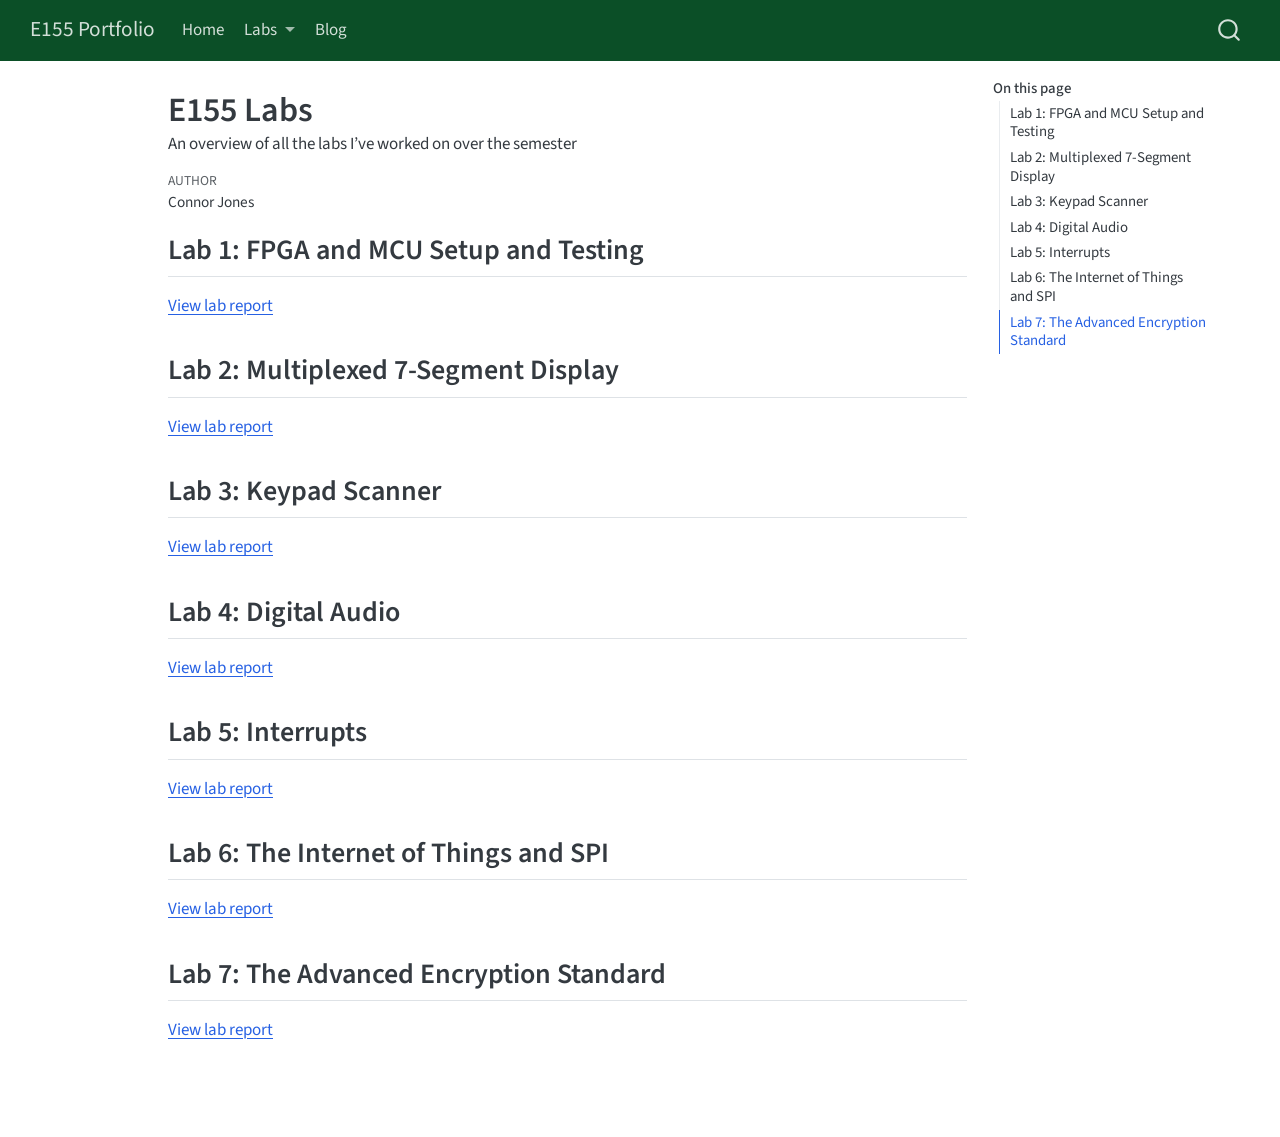
==== commit ebe35a41: "Built site for gh-pages" ====
--- a/labs/index.html
+++ b/labs/index.html
@@ -2,7 +2,7 @@
 <html xmlns="http://www.w3.org/1999/xhtml" lang="en" xml:lang="en"><head>
 
 <meta charset="utf-8">
-<meta name="generator" content="quarto-1.10.18">
+<meta name="generator" content="quarto-1.10.19">
 
 <meta name="viewport" content="width=device-width, initial-scale=1.0, user-scalable=yes">
 
@@ -44,7 +44,7 @@
 <script src="../site_libs/quarto-html/tippy.umd.min.js"></script>
 <script src="../site_libs/quarto-html/anchor.min.js"></script>
 <link href="../site_libs/quarto-html/tippy.css" rel="stylesheet">
-<link href="../site_libs/quarto-html/quarto-syntax-highlighting-cec5fe2bcc5b78801866de12c7617f02.css" rel="stylesheet" id="quarto-text-highlighting-styles">
+<link href="../site_libs/quarto-html/quarto-syntax-highlighting-9586da2ebfcc746460b8dc338fe0087b.css" rel="stylesheet" id="quarto-text-highlighting-styles">
 <script src="../site_libs/bootstrap/bootstrap.min.js"></script>
 <link href="../site_libs/bootstrap/bootstrap-icons.css" rel="stylesheet">
 <link href="../site_libs/bootstrap/bootstrap-87bffa701a79ed8ec71ae3e9b147f3fa.min.css" rel="stylesheet" append-hash="true" id="quarto-bootstrap" data-mode="light">
@@ -133,6 +133,10 @@
     <a class="dropdown-item" href="../labs/lab-6/index.html">
  <span class="dropdown-text">Lab 6</span></a>
   </li>  
+        <li>
+    <a class="dropdown-item" href="../labs/lab-7/index.html">
+ <span class="dropdown-text">Lab 7</span></a>
+  </li>  
     </ul>
   </li>
   <li class="nav-item">
@@ -224,7 +228,7 @@
 </section>
 <section id="lab-7-the-advanced-encryption-standard" class="level2">
 <h2 class="anchored" data-anchor-id="lab-7-the-advanced-encryption-standard">Lab 7: The Advanced Encryption Standard</h2>
-<p>Coming soon…</p>
+<p><a href="../labs/lab-7/index.html">View lab report</a></p>
 
 
 </section>
--- a/site_libs/quarto-html/quarto-syntax-highlighting-9586da2ebfcc746460b8dc338fe0087b.css
+++ b/site_libs/quarto-html/quarto-syntax-highlighting-9586da2ebfcc746460b8dc338fe0087b.css
@@ -0,0 +1,236 @@
+/* quarto syntax highlight colors */
+:root {
+  --quarto-hl-ot-color: #003B4F;
+  --quarto-hl-at-color: #657422;
+  --quarto-hl-ss-color: #20794D;
+  --quarto-hl-an-color: #5E5E5E;
+  --quarto-hl-fu-color: #4758AB;
+  --quarto-hl-st-color: #20794D;
+  --quarto-hl-cf-color: #003B4F;
+  --quarto-hl-op-color: #5E5E5E;
+  --quarto-hl-er-color: #AD0000;
+  --quarto-hl-bn-color: #AD0000;
+  --quarto-hl-al-color: #AD0000;
+  --quarto-hl-va-color: #111111;
+  --quarto-hl-bu-color: inherit;
+  --quarto-hl-ex-color: inherit;
+  --quarto-hl-pp-color: #AD0000;
+  --quarto-hl-in-color: #5E5E5E;
+  --quarto-hl-vs-color: #20794D;
+  --quarto-hl-wa-color: #5E5E5E;
+  --quarto-hl-do-color: #5E5E5E;
+  --quarto-hl-im-color: #00769E;
+  --quarto-hl-ch-color: #20794D;
+  --quarto-hl-dt-color: #AD0000;
+  --quarto-hl-fl-color: #AD0000;
+  --quarto-hl-co-color: #5E5E5E;
+  --quarto-hl-cv-color: #5E5E5E;
+  --quarto-hl-cn-color: #8f5902;
+  --quarto-hl-sc-color: #5E5E5E;
+  --quarto-hl-dv-color: #AD0000;
+  --quarto-hl-kw-color: #003B4F;
+}
+
+/* other quarto variables */
+:root {
+  --quarto-font-monospace: "Google Sans Code", monospace;
+}
+
+/* syntax highlight based on Pandoc's rules */
+pre > code.sourceCode > span {
+  color: #003B4F;
+}
+
+code.sourceCode > span {
+  color: #003B4F;
+}
+
+div.sourceCode,
+div.sourceCode pre.sourceCode {
+  color: #003B4F;
+}
+
+/* Normal */
+code span {
+  color: #003B4F;
+}
+
+/* Alert */
+code span.al {
+  color: #AD0000;
+  font-style: inherit;
+}
+
+/* Annotation */
+code span.an {
+  color: #5E5E5E;
+  font-style: inherit;
+}
+
+/* Attribute */
+code span.at {
+  color: #657422;
+  font-style: inherit;
+}
+
+/* BaseN */
+code span.bn {
+  color: #AD0000;
+  font-style: inherit;
+}
+
+/* BuiltIn */
+code span.bu {
+  font-style: inherit;
+}
+
+/* ControlFlow */
+code span.cf {
+  color: #003B4F;
+  font-weight: bold;
+  font-style: inherit;
+}
+
+/* Char */
+code span.ch {
+  color: #20794D;
+  font-style: inherit;
+}
+
+/* Constant */
+code span.cn {
+  color: #8f5902;
+  font-style: inherit;
+}
+
+/* Comment */
+code span.co {
+  color: #5E5E5E;
+  font-style: inherit;
+}
+
+/* CommentVar */
+code span.cv {
+  color: #5E5E5E;
+  font-style: italic;
+}
+
+/* Documentation */
+code span.do {
+  color: #5E5E5E;
+  font-style: italic;
+}
+
+/* DataType */
+code span.dt {
+  color: #AD0000;
+  font-style: inherit;
+}
+
+/* DecVal */
+code span.dv {
+  color: #AD0000;
+  font-style: inherit;
+}
+
+/* Error */
+code span.er {
+  color: #AD0000;
+  font-style: inherit;
+}
+
+/* Extension */
+code span.ex {
+  font-style: inherit;
+}
+
+/* Float */
+code span.fl {
+  color: #AD0000;
+  font-style: inherit;
+}
+
+/* Function */
+code span.fu {
+  color: #4758AB;
+  font-style: inherit;
+}
+
+/* Import */
+code span.im {
+  color: #00769E;
+  font-style: inherit;
+}
+
+/* Information */
+code span.in {
+  color: #5E5E5E;
+  font-style: inherit;
+}
+
+/* Keyword */
+code span.kw {
+  color: #003B4F;
+  font-weight: bold;
+  font-style: inherit;
+}
+
+/* Operator */
+code span.op {
+  color: #5E5E5E;
+  font-style: inherit;
+}
+
+/* Other */
+code span.ot {
+  color: #003B4F;
+  font-style: inherit;
+}
+
+/* Preprocessor */
+code span.pp {
+  color: #AD0000;
+  font-style: inherit;
+}
+
+/* SpecialChar */
+code span.sc {
+  color: #5E5E5E;
+  font-style: inherit;
+}
+
+/* SpecialString */
+code span.ss {
+  color: #20794D;
+  font-style: inherit;
+}
+
+/* String */
+code span.st {
+  color: #20794D;
+  font-style: inherit;
+}
+
+/* Variable */
+code span.va {
+  color: #111111;
+  font-style: inherit;
+}
+
+/* VerbatimString */
+code span.vs {
+  color: #20794D;
+  font-style: inherit;
+}
+
+/* Warning */
+code span.wa {
+  color: #5E5E5E;
+  font-style: italic;
+}
+
+.prevent-inlining {
+  content: "</";
+}
+
+/*# sourceMappingURL=b5406d164e6142d5cee86c5d80be05f7.css.map */
